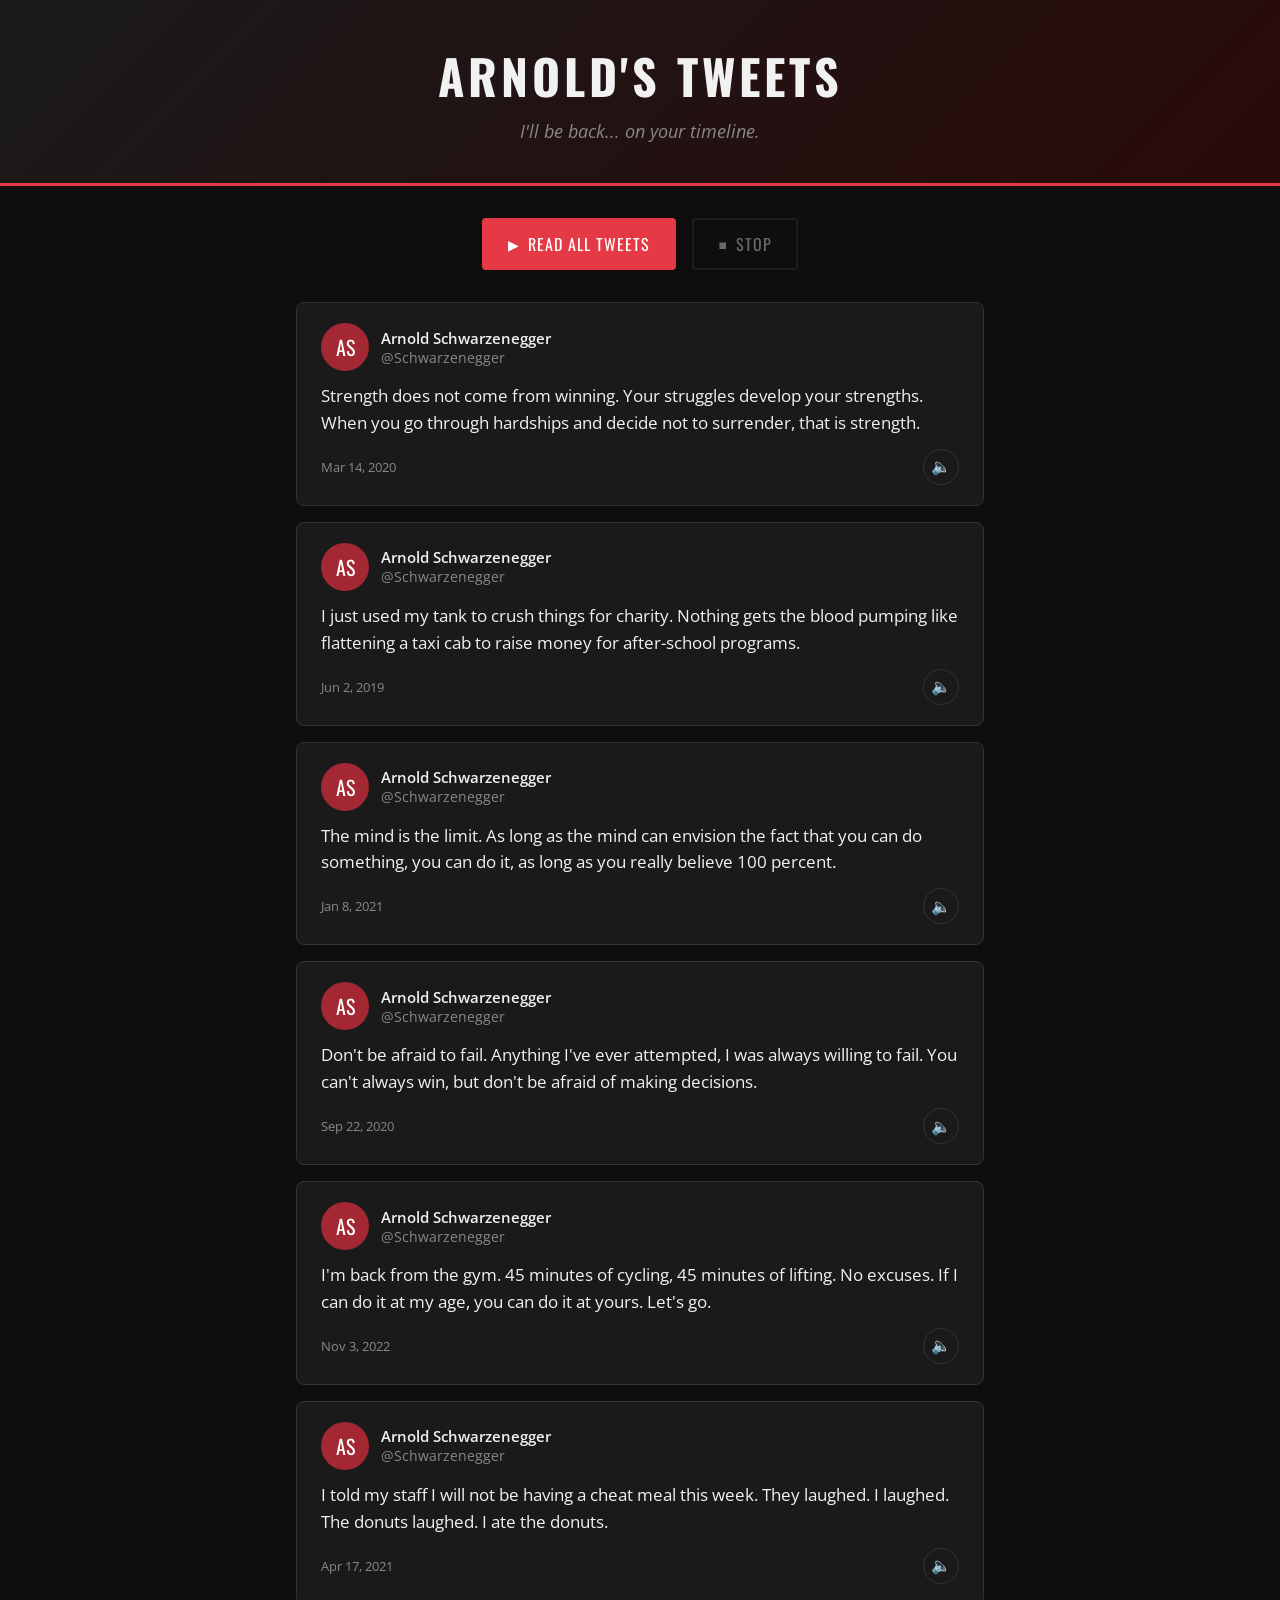
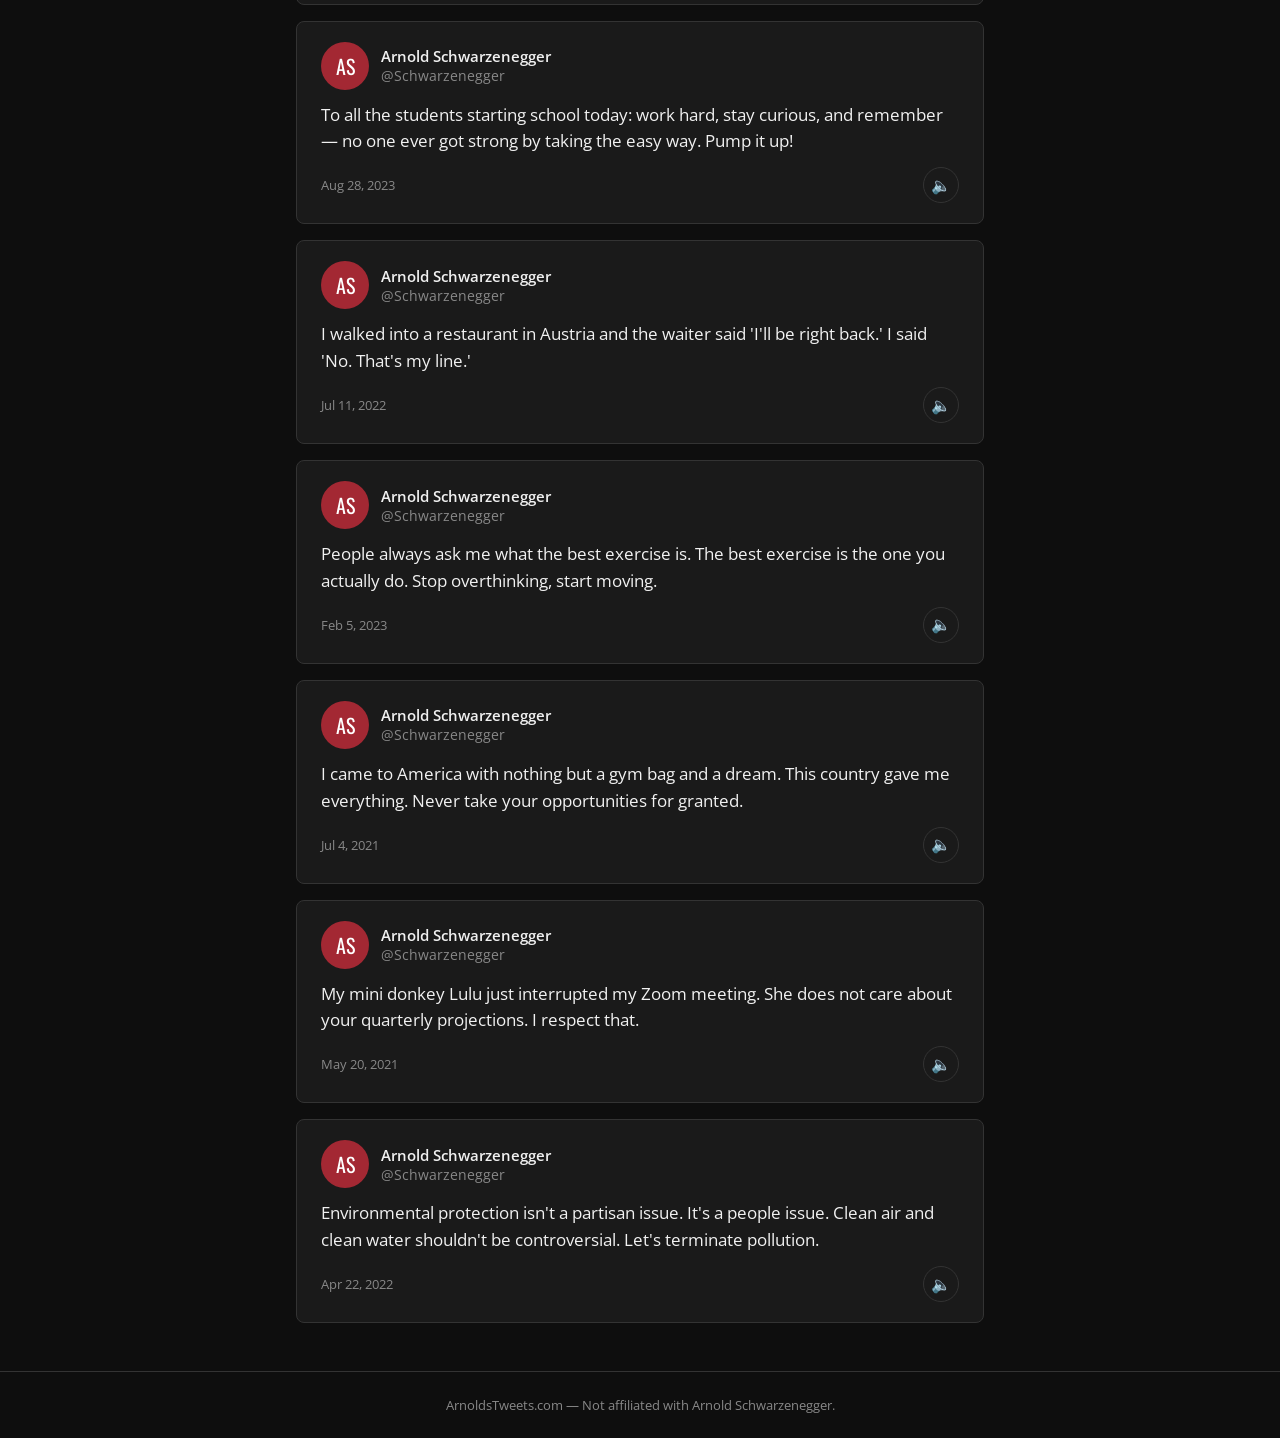
==== index.html @ cbc96fb2 "Add Arnold's Tweets website Static site that displays Arnold Schwarzenegger tweets and reads them al" ====
<!DOCTYPE html>
<html lang="en">
<head>
    <meta charset="UTF-8">
    <meta name="viewport" content="width=device-width, initial-scale=1.0">
    <title>Arnold's Tweets</title>
    <link rel="stylesheet" href="styles.css">
    <link rel="preconnect" href="https://fonts.googleapis.com">
    <link rel="preconnect" href="https://fonts.gstatic.com" crossorigin>
    <link href="https://fonts.googleapis.com/css2?family=Oswald:wght@400;700&family=Open+Sans:wght@400;600&display=swap" rel="stylesheet">
</head>
<body>
    <header>
        <div class="header-content">
            <h1>Arnold's Tweets</h1>
            <p class="tagline">I'll be back... on your timeline.</p>
        </div>
    </header>

    <main>
        <div class="controls">
            <button id="read-all-btn" class="btn btn-primary">
                <span class="btn-icon">&#9654;</span> Read All Tweets
            </button>
            <button id="stop-btn" class="btn btn-secondary" disabled>
                <span class="btn-icon">&#9632;</span> Stop
            </button>
        </div>

        <div id="tweets-container"></div>
    </main>

    <footer>
        <p>ArnoldsTweets.com &mdash; Not affiliated with Arnold Schwarzenegger.</p>
    </footer>

    <script src="app.js"></script>
</body>
</html>
---- styles.css ----
*,
*::before,
*::after {
    margin: 0;
    padding: 0;
    box-sizing: border-box;
}

:root {
    --color-bg: #0e0e0e;
    --color-surface: #1a1a1a;
    --color-surface-hover: #252525;
    --color-accent: #e63946;
    --color-accent-dim: #a32833;
    --color-text: #f1f1f1;
    --color-text-muted: #888;
    --color-border: #333;
    --font-heading: 'Oswald', sans-serif;
    --font-body: 'Open Sans', sans-serif;
}

html {
    scroll-behavior: smooth;
}

body {
    font-family: var(--font-body);
    background-color: var(--color-bg);
    color: var(--color-text);
    min-height: 100vh;
    display: flex;
    flex-direction: column;
}

/* Header */
header {
    background: linear-gradient(135deg, #1a1a1a 0%, #2a0a0a 100%);
    border-bottom: 3px solid var(--color-accent);
    padding: 2.5rem 1rem;
    text-align: center;
}

.header-content h1 {
    font-family: var(--font-heading);
    font-size: 3rem;
    text-transform: uppercase;
    letter-spacing: 4px;
    color: var(--color-text);
}

.tagline {
    font-size: 1.1rem;
    color: var(--color-text-muted);
    margin-top: 0.5rem;
    font-style: italic;
}

/* Main content */
main {
    flex: 1;
    max-width: 720px;
    width: 100%;
    margin: 0 auto;
    padding: 2rem 1rem;
}

/* Controls */
.controls {
    display: flex;
    gap: 1rem;
    justify-content: center;
    margin-bottom: 2rem;
}

.btn {
    font-family: var(--font-heading);
    font-size: 1rem;
    text-transform: uppercase;
    letter-spacing: 1px;
    padding: 0.75rem 1.5rem;
    border: 2px solid transparent;
    border-radius: 4px;
    cursor: pointer;
    transition: all 0.2s ease;
    display: inline-flex;
    align-items: center;
    gap: 0.5rem;
}

.btn:disabled {
    opacity: 0.4;
    cursor: not-allowed;
}

.btn-primary {
    background: var(--color-accent);
    color: #fff;
    border-color: var(--color-accent);
}

.btn-primary:hover:not(:disabled) {
    background: var(--color-accent-dim);
}

.btn-secondary {
    background: transparent;
    color: var(--color-text);
    border-color: var(--color-border);
}

.btn-secondary:hover:not(:disabled) {
    border-color: var(--color-text-muted);
}

.btn-icon {
    font-size: 0.85rem;
}

/* Tweet cards */
.tweet-card {
    background: var(--color-surface);
    border: 1px solid var(--color-border);
    border-radius: 8px;
    padding: 1.25rem 1.5rem;
    margin-bottom: 1rem;
    transition: border-color 0.2s ease, box-shadow 0.2s ease;
    position: relative;
}

.tweet-card:hover {
    border-color: var(--color-accent-dim);
}

.tweet-card.speaking {
    border-color: var(--color-accent);
    box-shadow: 0 0 16px rgba(230, 57, 70, 0.25);
}

.tweet-header {
    display: flex;
    align-items: center;
    gap: 0.75rem;
    margin-bottom: 0.75rem;
}

.tweet-avatar {
    width: 48px;
    height: 48px;
    border-radius: 50%;
    background: var(--color-accent-dim);
    display: flex;
    align-items: center;
    justify-content: center;
    font-family: var(--font-heading);
    font-size: 1.25rem;
    color: #fff;
    flex-shrink: 0;
}

.tweet-author {
    display: flex;
    flex-direction: column;
}

.tweet-name {
    font-weight: 600;
    font-size: 0.95rem;
}

.tweet-handle {
    color: var(--color-text-muted);
    font-size: 0.85rem;
}

.tweet-text {
    font-size: 1.05rem;
    line-height: 1.6;
    margin-bottom: 0.75rem;
}

.tweet-footer {
    display: flex;
    justify-content: space-between;
    align-items: center;
}

.tweet-date {
    color: var(--color-text-muted);
    font-size: 0.8rem;
}

.tweet-speak-btn {
    background: none;
    border: 1px solid var(--color-border);
    color: var(--color-text-muted);
    border-radius: 50%;
    width: 36px;
    height: 36px;
    display: flex;
    align-items: center;
    justify-content: center;
    cursor: pointer;
    transition: all 0.2s ease;
    font-size: 1rem;
}

.tweet-speak-btn:hover {
    border-color: var(--color-accent);
    color: var(--color-accent);
}

.tweet-speak-btn.active {
    background: var(--color-accent);
    border-color: var(--color-accent);
    color: #fff;
}

/* Footer */
footer {
    text-align: center;
    padding: 1.5rem 1rem;
    color: var(--color-text-muted);
    font-size: 0.8rem;
    border-top: 1px solid var(--color-border);
}

/* Responsive */
@media (max-width: 600px) {
    .header-content h1 {
        font-size: 2rem;
        letter-spacing: 2px;
    }

    .tagline {
        font-size: 0.95rem;
    }

    main {
        padding: 1.25rem 0.75rem;
    }

    .tweet-card {
        padding: 1rem;
    }

    .controls {
        flex-direction: column;
        align-items: stretch;
    }

    .btn {
        justify-content: center;
    }
}
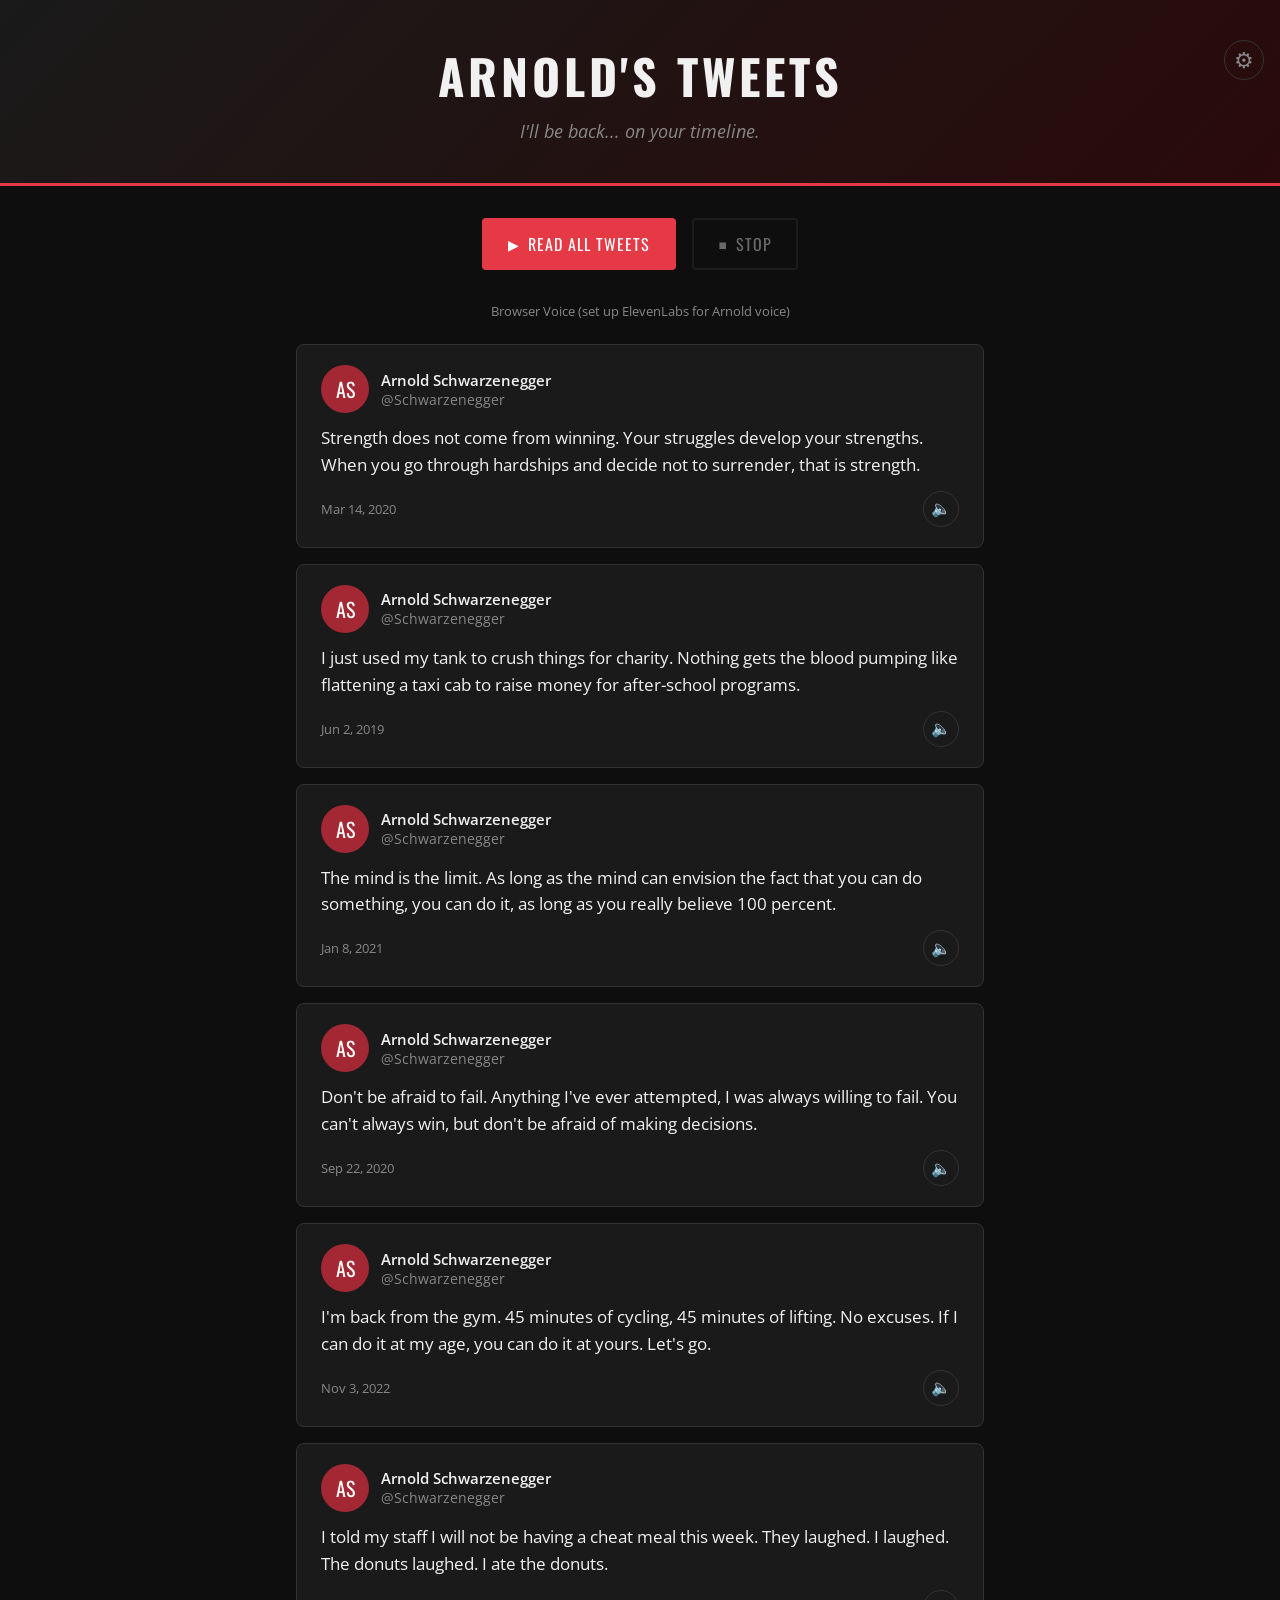
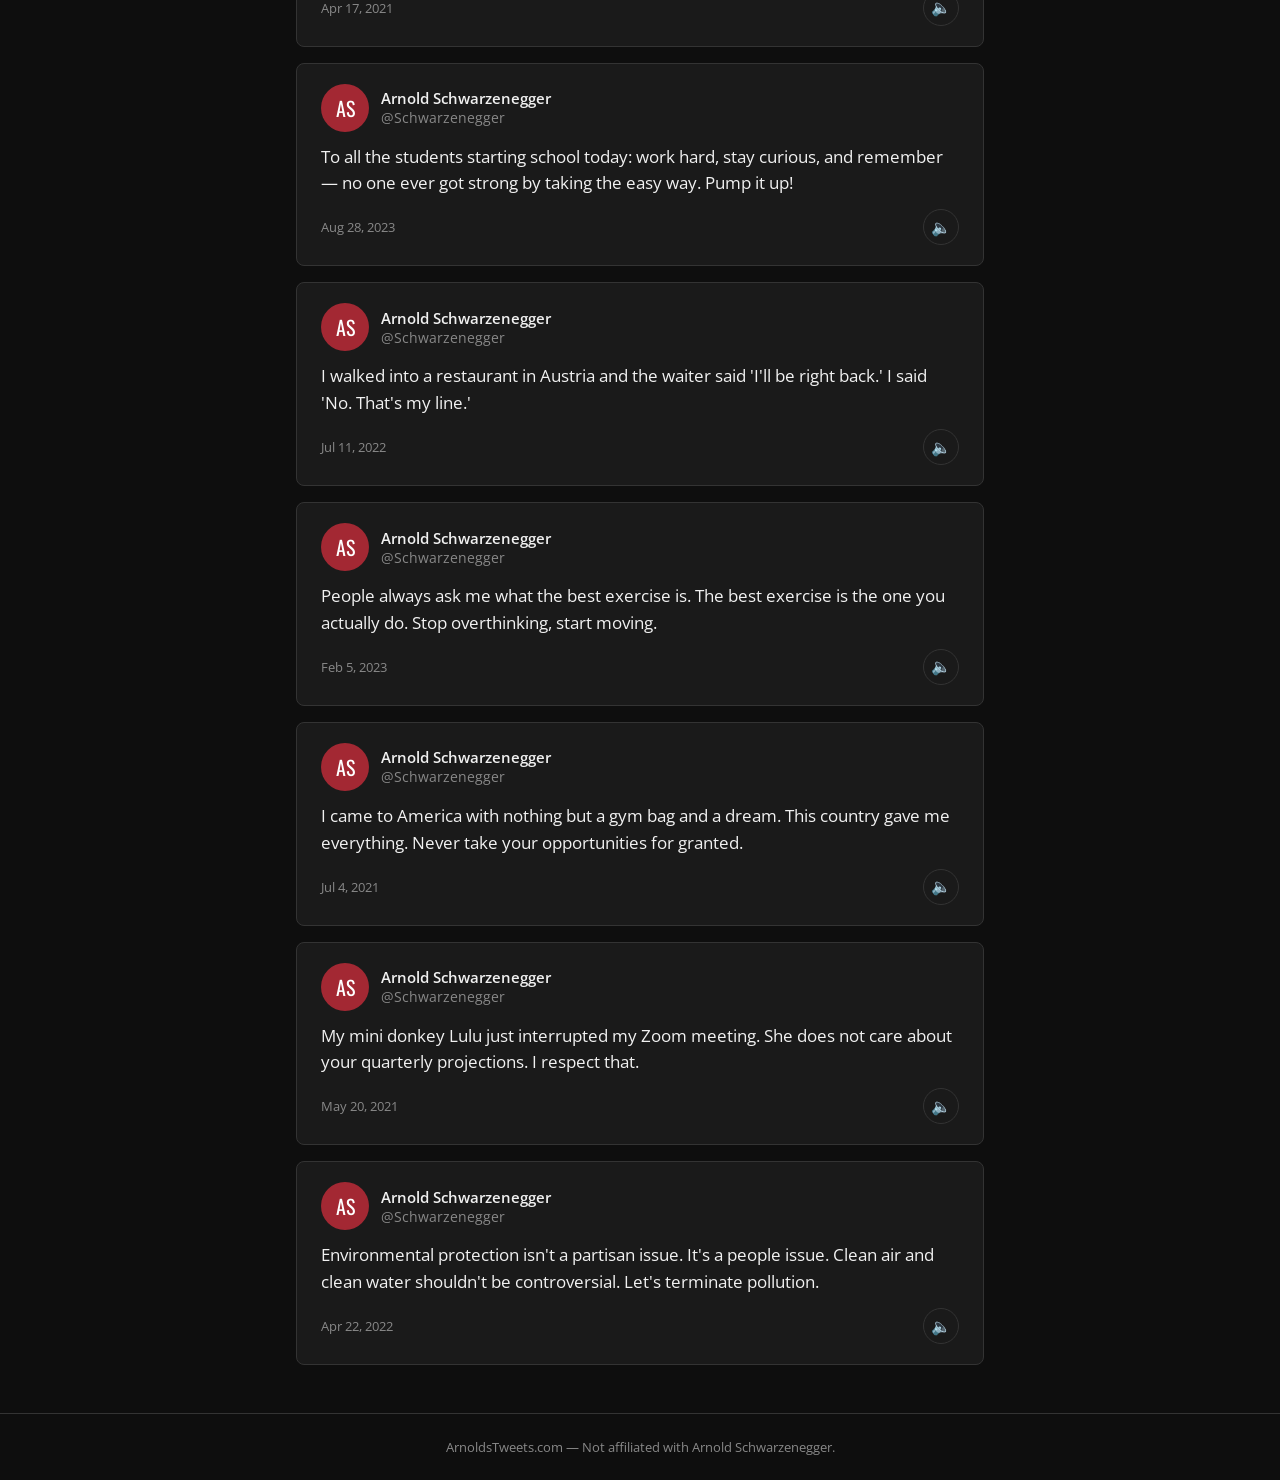
==== commit 4144250b: "Add ElevenLabs AI voice for realistic Arnold-like speech - Integrate ElevenLabs TTS API with deep ma" ====
--- a/index.html
+++ b/index.html
@@ -14,6 +14,7 @@
         <div class="header-content">
             <h1>Arnold's Tweets</h1>
             <p class="tagline">I'll be back... on your timeline.</p>
+            <button id="settings-btn" class="settings-btn" title="Voice Settings">&#9881;</button>
         </div>
     </header>
 
@@ -27,8 +28,32 @@
             </button>
         </div>
 
+        <div id="voice-status" class="voice-status"></div>
+
         <div id="tweets-container"></div>
     </main>
+
+    <!-- Settings Modal -->
+    <div id="settings-modal" class="modal-backdrop">
+        <div class="modal">
+            <h2>Voice Settings</h2>
+            <p class="modal-description">
+                To get a realistic deep male voice (close to Arnold), you need a free
+                <strong>ElevenLabs</strong> API key.
+            </p>
+            <ol class="setup-steps">
+                <li>Go to <a href="https://elevenlabs.io" target="_blank" rel="noopener">elevenlabs.io</a> and sign up (free)</li>
+                <li>Click your profile icon &rarr; <strong>Profile + API key</strong></li>
+                <li>Copy your API key and paste it below</li>
+            </ol>
+            <label for="api-key-input" class="input-label">API Key</label>
+            <input type="password" id="api-key-input" class="api-key-input" placeholder="Paste your ElevenLabs API key here">
+            <div class="modal-actions">
+                <button id="settings-close" class="btn btn-secondary">Cancel</button>
+                <button id="settings-save" class="btn btn-primary">Save</button>
+            </div>
+        </div>
+    </div>
 
     <footer>
         <p>ArnoldsTweets.com &mdash; Not affiliated with Arnold Schwarzenegger.</p>
--- a/styles.css
+++ b/styles.css
@@ -215,6 +215,135 @@
     color: #fff;
 }
 
+/* Settings button */
+.header-content {
+    position: relative;
+}
+
+.settings-btn {
+    position: absolute;
+    top: 0;
+    right: 0;
+    background: none;
+    border: 1px solid var(--color-border);
+    color: var(--color-text-muted);
+    font-size: 1.4rem;
+    width: 40px;
+    height: 40px;
+    border-radius: 50%;
+    cursor: pointer;
+    transition: all 0.2s ease;
+    display: flex;
+    align-items: center;
+    justify-content: center;
+}
+
+.settings-btn:hover {
+    border-color: var(--color-accent);
+    color: var(--color-accent);
+}
+
+/* Voice status indicator */
+.voice-status {
+    text-align: center;
+    font-size: 0.8rem;
+    color: var(--color-text-muted);
+    margin-bottom: 1.5rem;
+}
+
+.voice-status.active {
+    color: #4caf50;
+}
+
+/* Settings Modal */
+.modal-backdrop {
+    display: none;
+    position: fixed;
+    inset: 0;
+    background: rgba(0, 0, 0, 0.7);
+    z-index: 1000;
+    align-items: center;
+    justify-content: center;
+    padding: 1rem;
+}
+
+.modal-backdrop.open {
+    display: flex;
+}
+
+.modal {
+    background: var(--color-surface);
+    border: 1px solid var(--color-border);
+    border-radius: 12px;
+    padding: 2rem;
+    max-width: 480px;
+    width: 100%;
+}
+
+.modal h2 {
+    font-family: var(--font-heading);
+    font-size: 1.5rem;
+    text-transform: uppercase;
+    letter-spacing: 2px;
+    margin-bottom: 1rem;
+}
+
+.modal-description {
+    color: var(--color-text-muted);
+    font-size: 0.9rem;
+    line-height: 1.5;
+    margin-bottom: 1rem;
+}
+
+.setup-steps {
+    color: var(--color-text);
+    font-size: 0.9rem;
+    line-height: 1.8;
+    margin-bottom: 1.25rem;
+    padding-left: 1.25rem;
+}
+
+.setup-steps a {
+    color: var(--color-accent);
+    text-decoration: none;
+}
+
+.setup-steps a:hover {
+    text-decoration: underline;
+}
+
+.input-label {
+    display: block;
+    font-size: 0.8rem;
+    color: var(--color-text-muted);
+    text-transform: uppercase;
+    letter-spacing: 1px;
+    margin-bottom: 0.5rem;
+}
+
+.api-key-input {
+    width: 100%;
+    padding: 0.75rem 1rem;
+    background: var(--color-bg);
+    border: 1px solid var(--color-border);
+    border-radius: 6px;
+    color: var(--color-text);
+    font-family: var(--font-body);
+    font-size: 0.95rem;
+    margin-bottom: 1.5rem;
+}
+
+.api-key-input:focus {
+    outline: none;
+    border-color: var(--color-accent);
+}
+
+.modal-actions {
+    display: flex;
+    gap: 0.75rem;
+    justify-content: flex-end;
+}
+
 /* Footer */
 footer {
     text-align: center;
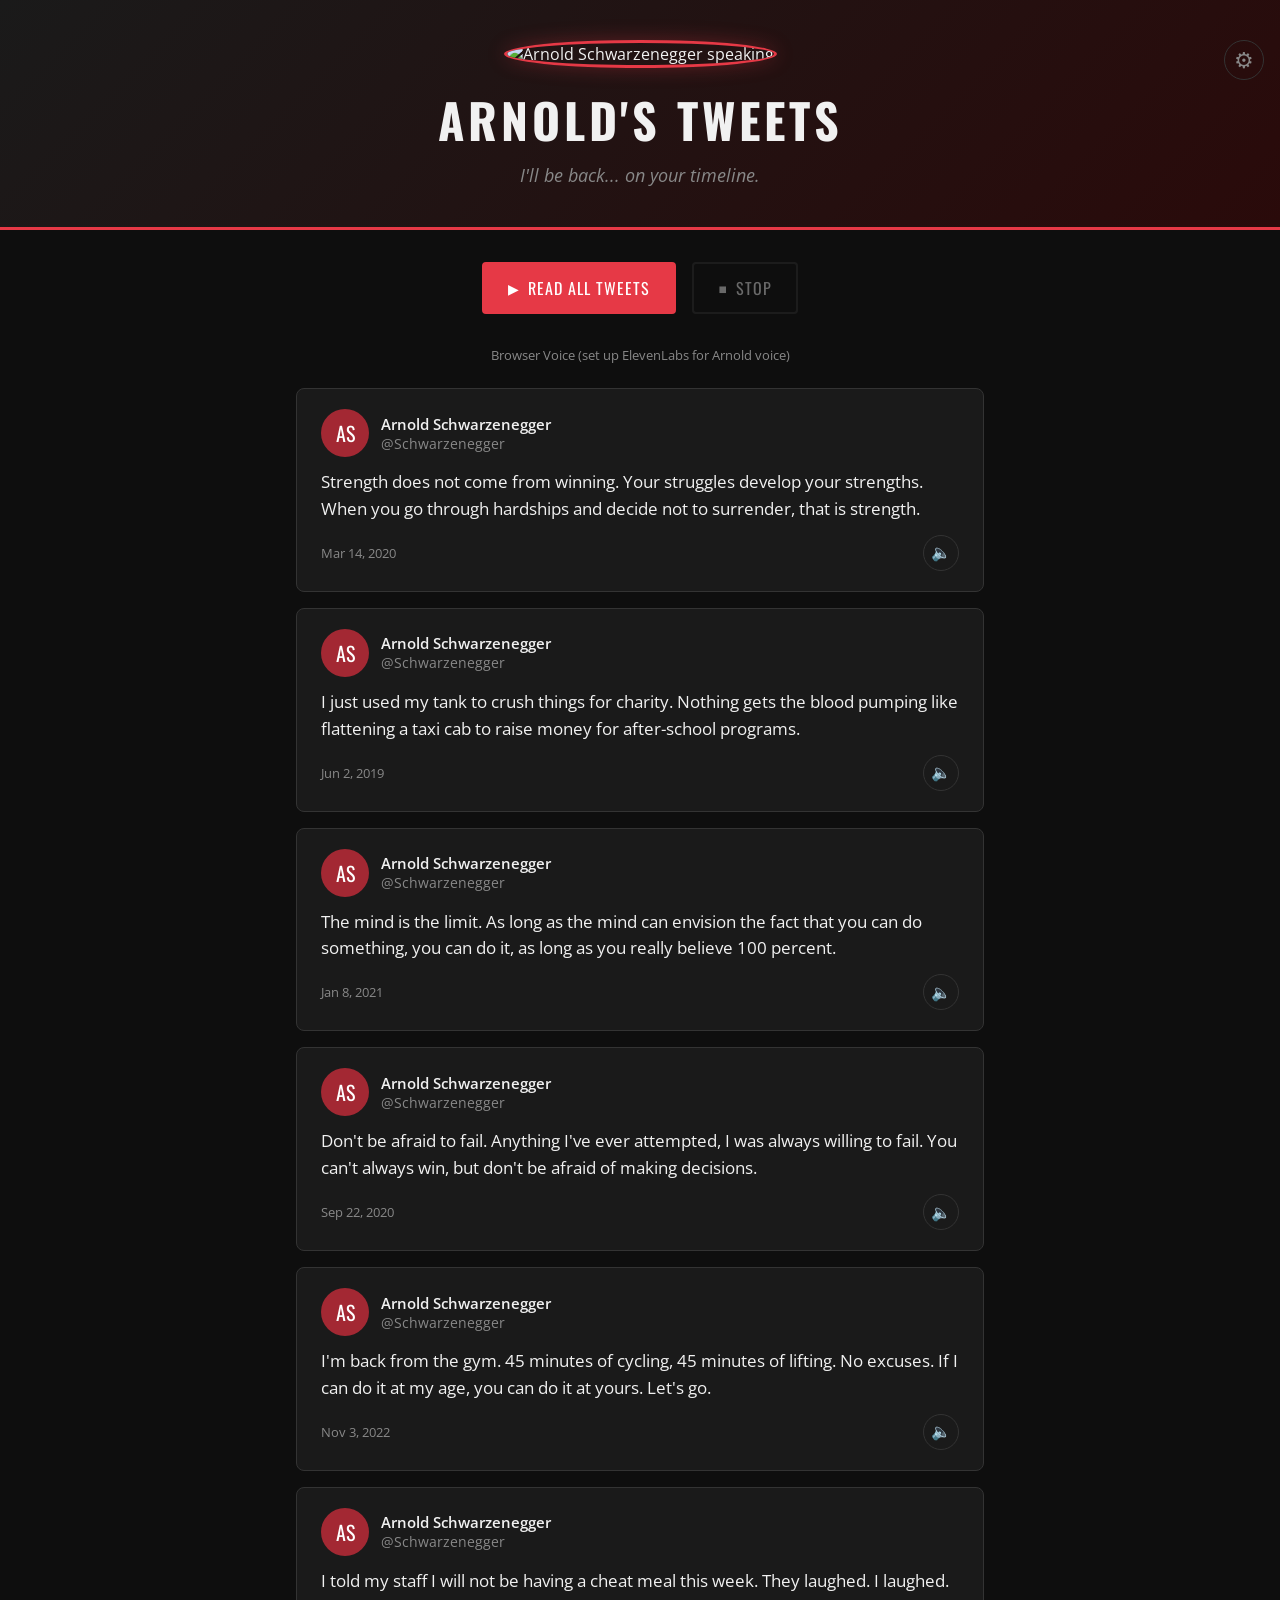
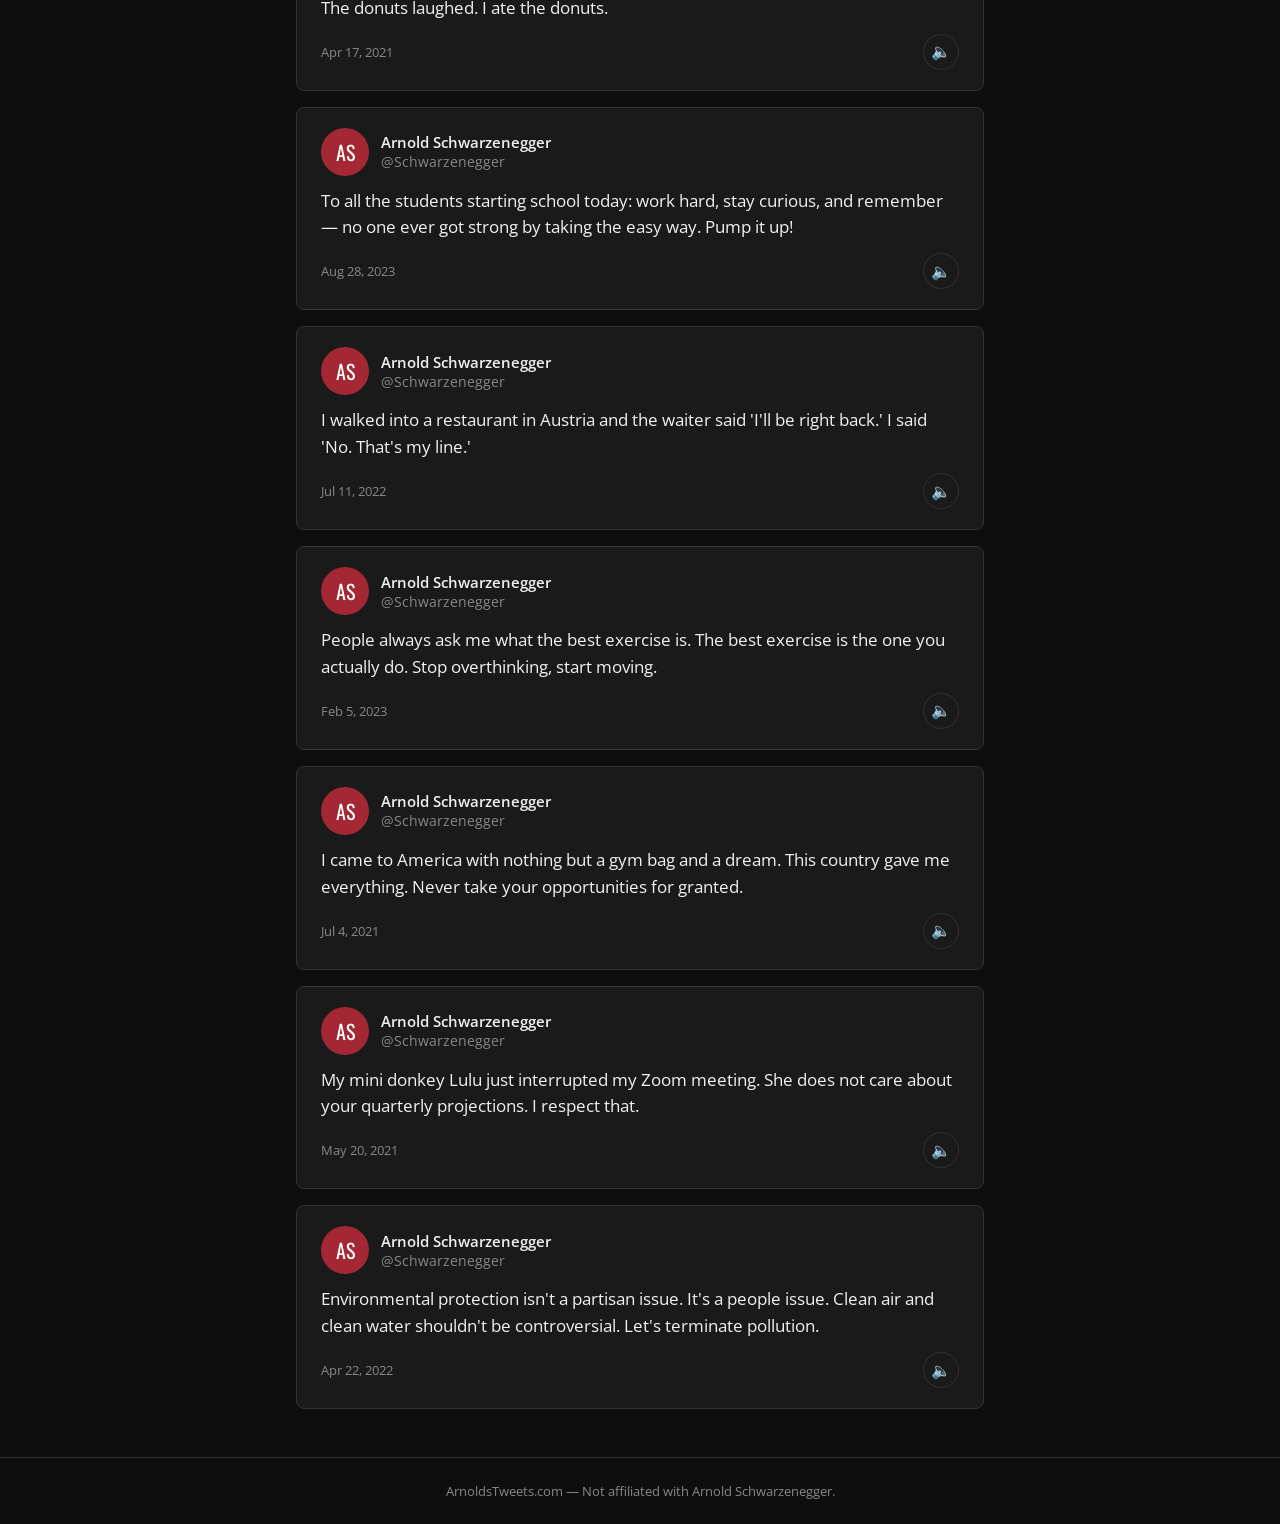
==== commit 89cd009e: "Add Arnold header image and floating stop button - Add circular Arnold image at top of header - Add " ====
--- a/index.html
+++ b/index.html
@@ -12,11 +12,17 @@
 <body>
     <header>
         <div class="header-content">
+            <img src="arnold.jpg" alt="Arnold Schwarzenegger speaking" class="header-arnold-img">
             <h1>Arnold's Tweets</h1>
             <p class="tagline">I'll be back... on your timeline.</p>
             <button id="settings-btn" class="settings-btn" title="Voice Settings">&#9881;</button>
         </div>
     </header>
+
+    <!-- Floating stop button — always visible on the side -->
+    <button id="floating-stop-btn" class="floating-stop-btn" title="Stop reading" disabled>
+        &#9632; Stop
+    </button>
 
     <main>
         <div class="controls">
--- a/styles.css
+++ b/styles.css
@@ -40,6 +40,16 @@
     text-align: center;
 }
 
+.header-arnold-img {
+    width: 180px;
+    height: 180px;
+    object-fit: cover;
+    border-radius: 50%;
+    border: 3px solid var(--color-accent);
+    margin-bottom: 1rem;
+    box-shadow: 0 0 20px rgba(230, 57, 70, 0.3);
+}
+
 .header-content h1 {
     font-family: var(--font-heading);
     font-size: 3rem;
@@ -344,6 +354,51 @@
     justify-content: flex-end;
 }
 
+/* Floating stop button */
+.floating-stop-btn {
+    position: fixed;
+    bottom: 2rem;
+    right: 2rem;
+    z-index: 900;
+    font-family: var(--font-heading);
+    font-size: 1rem;
+    text-transform: uppercase;
+    letter-spacing: 1px;
+    padding: 0.75rem 1.25rem;
+    background: var(--color-accent);
+    color: #fff;
+    border: 2px solid var(--color-accent);
+    border-radius: 50px;
+    cursor: pointer;
+    box-shadow: 0 4px 16px rgba(230, 57, 70, 0.4);
+    transition: all 0.2s ease;
+    display: inline-flex;
+    align-items: center;
+    gap: 0.4rem;
+}
+
+.floating-stop-btn:disabled {
+    opacity: 0;
+    pointer-events: none;
+    transform: scale(0.8);
+}
+
+.floating-stop-btn:not(:disabled) {
+    opacity: 1;
+    transform: scale(1);
+    animation: pulse-glow 2s ease-in-out infinite;
+}
+
+.floating-stop-btn:hover:not(:disabled) {
+    background: var(--color-accent-dim);
+    transform: scale(1.05);
+}
+
+@keyframes pulse-glow {
+    0%, 100% { box-shadow: 0 4px 16px rgba(230, 57, 70, 0.4); }
+    50% { box-shadow: 0 4px 24px rgba(230, 57, 70, 0.7); }
+}
+
 /* Footer */
 footer {
     text-align: center;
@@ -355,6 +410,11 @@
 
 /* Responsive */
 @media (max-width: 600px) {
+    .header-arnold-img {
+        width: 120px;
+        height: 120px;
+    }
+
     .header-content h1 {
         font-size: 2rem;
         letter-spacing: 2px;
@@ -380,4 +440,9 @@
     .btn {
         justify-content: center;
     }
-}
+
+    .floating-stop-btn {
+        bottom: 1rem;
+        right: 1rem;
+    }
+}
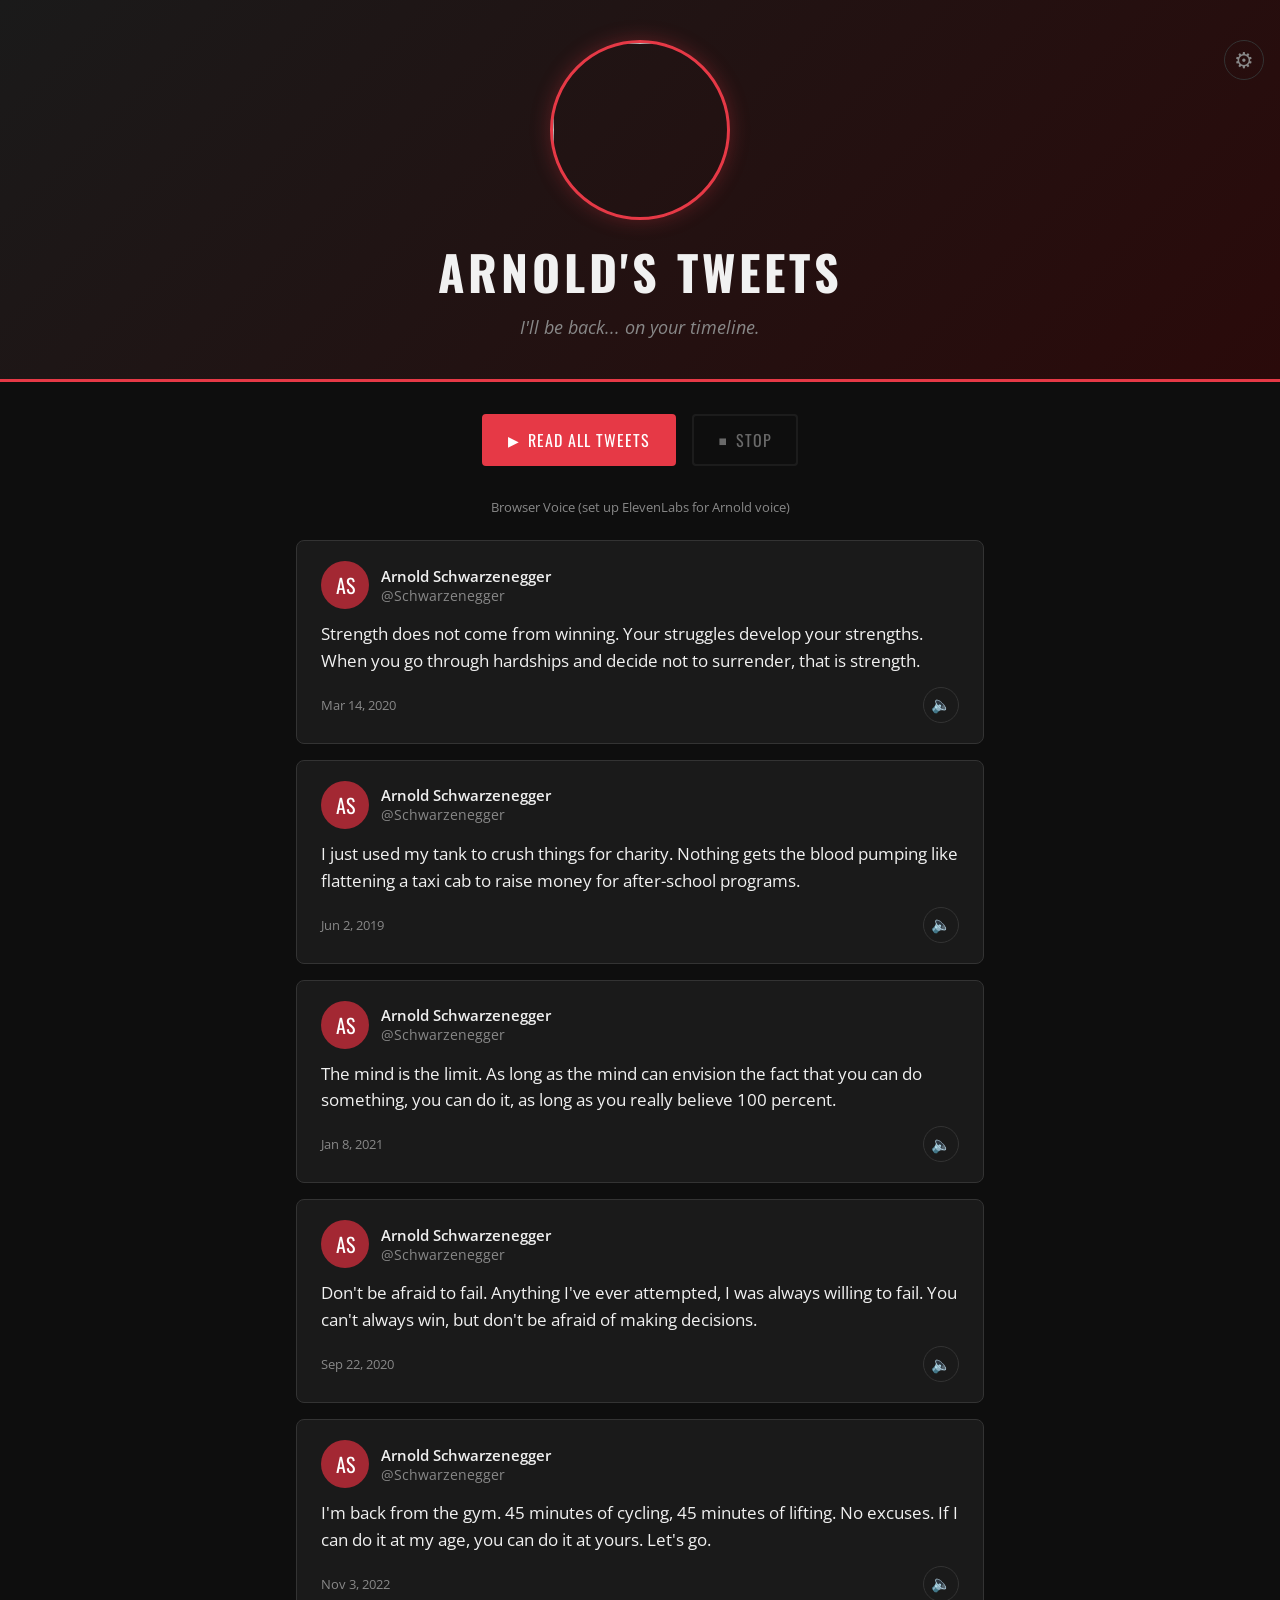
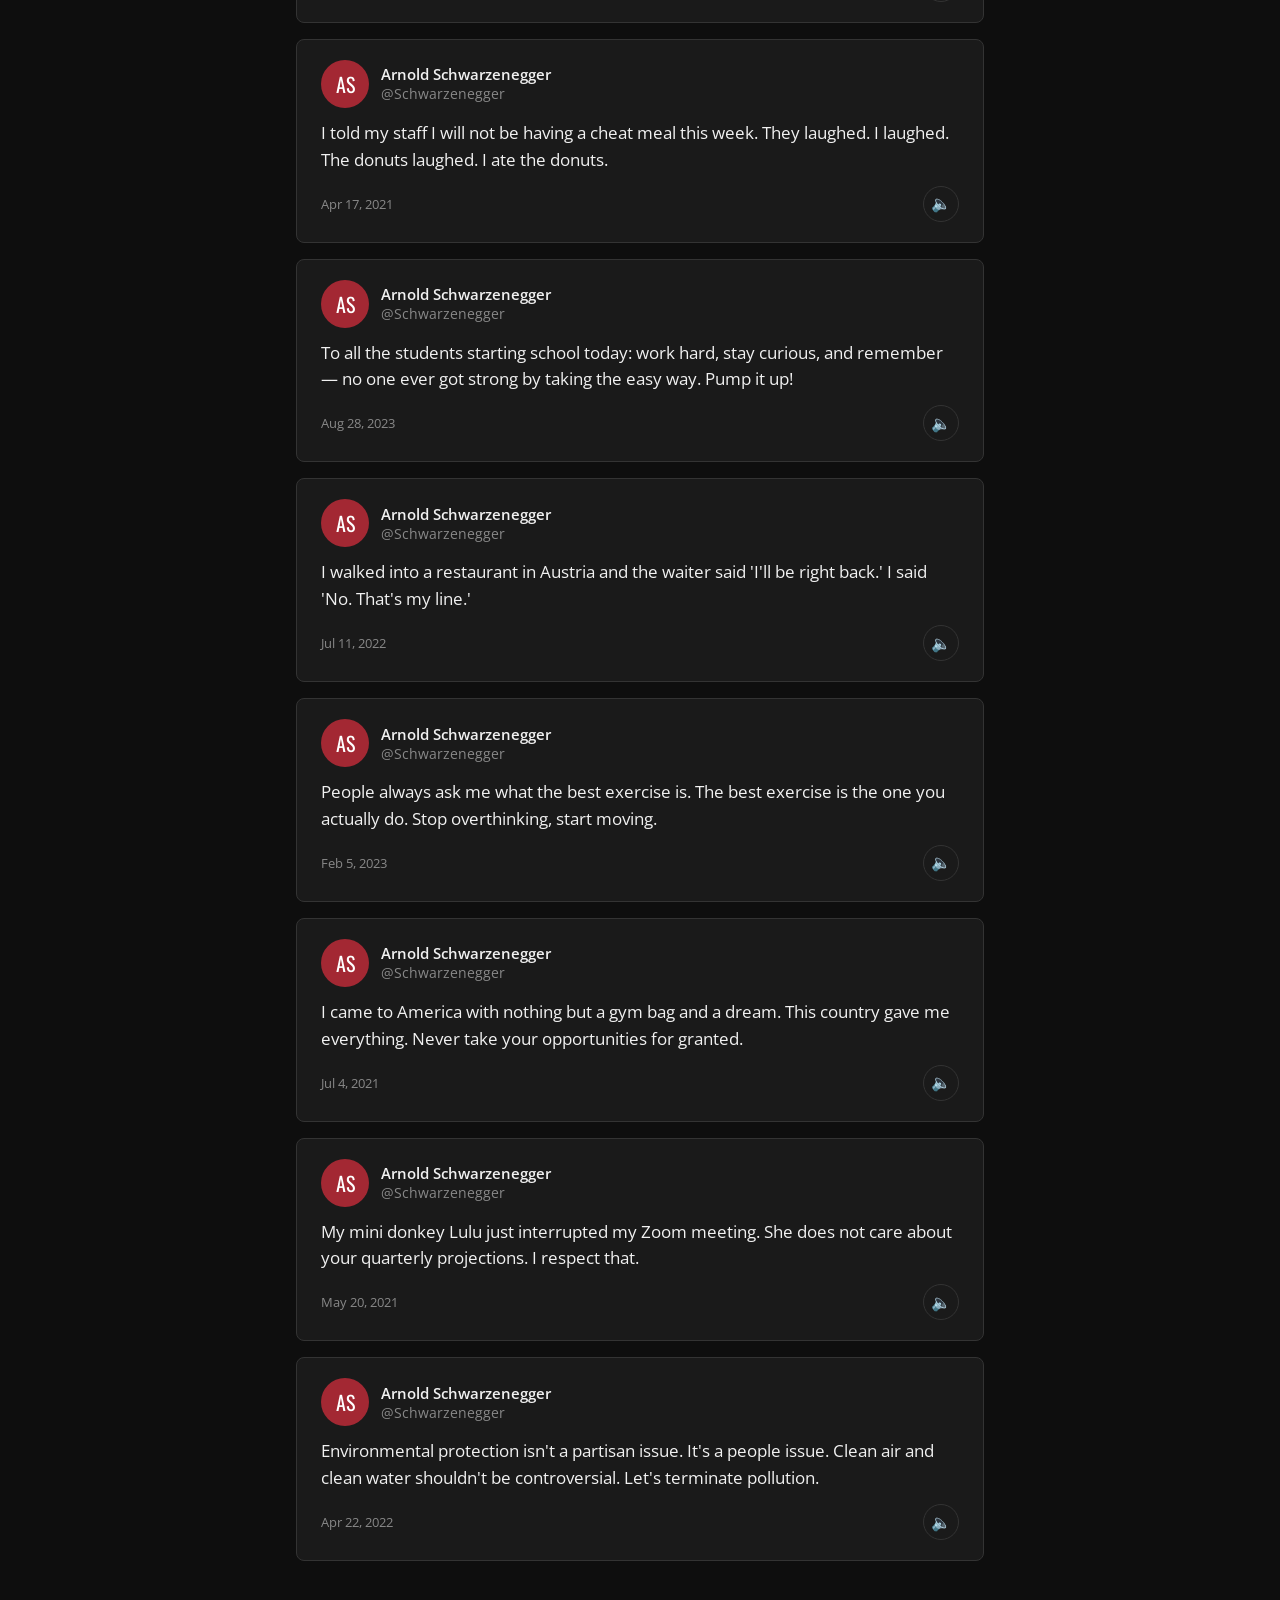
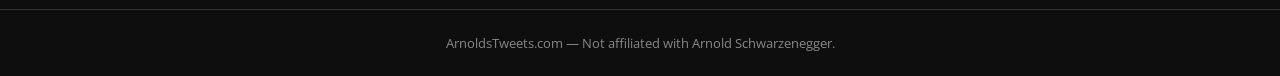
==== commit 639dd6a8: "Fix Arnold image URL and remove alt text Use correct Wikimedia Commons URL (computed from filename h" ====
--- a/index.html
+++ b/index.html
@@ -12,7 +12,7 @@
 <body>
     <header>
         <div class="header-content">
-            <img src="arnold.jpg" alt="Arnold Schwarzenegger speaking" class="header-arnold-img">
+            <img src="https://upload.wikimedia.org/wikipedia/commons/thumb/a/ad/Arnold_Schwarzenegger.JPG/300px-Arnold_Schwarzenegger.JPG" alt="" class="header-arnold-img">
             <h1>Arnold's Tweets</h1>
             <p class="tagline">I'll be back... on your timeline.</p>
             <button id="settings-btn" class="settings-btn" title="Voice Settings">&#9881;</button>
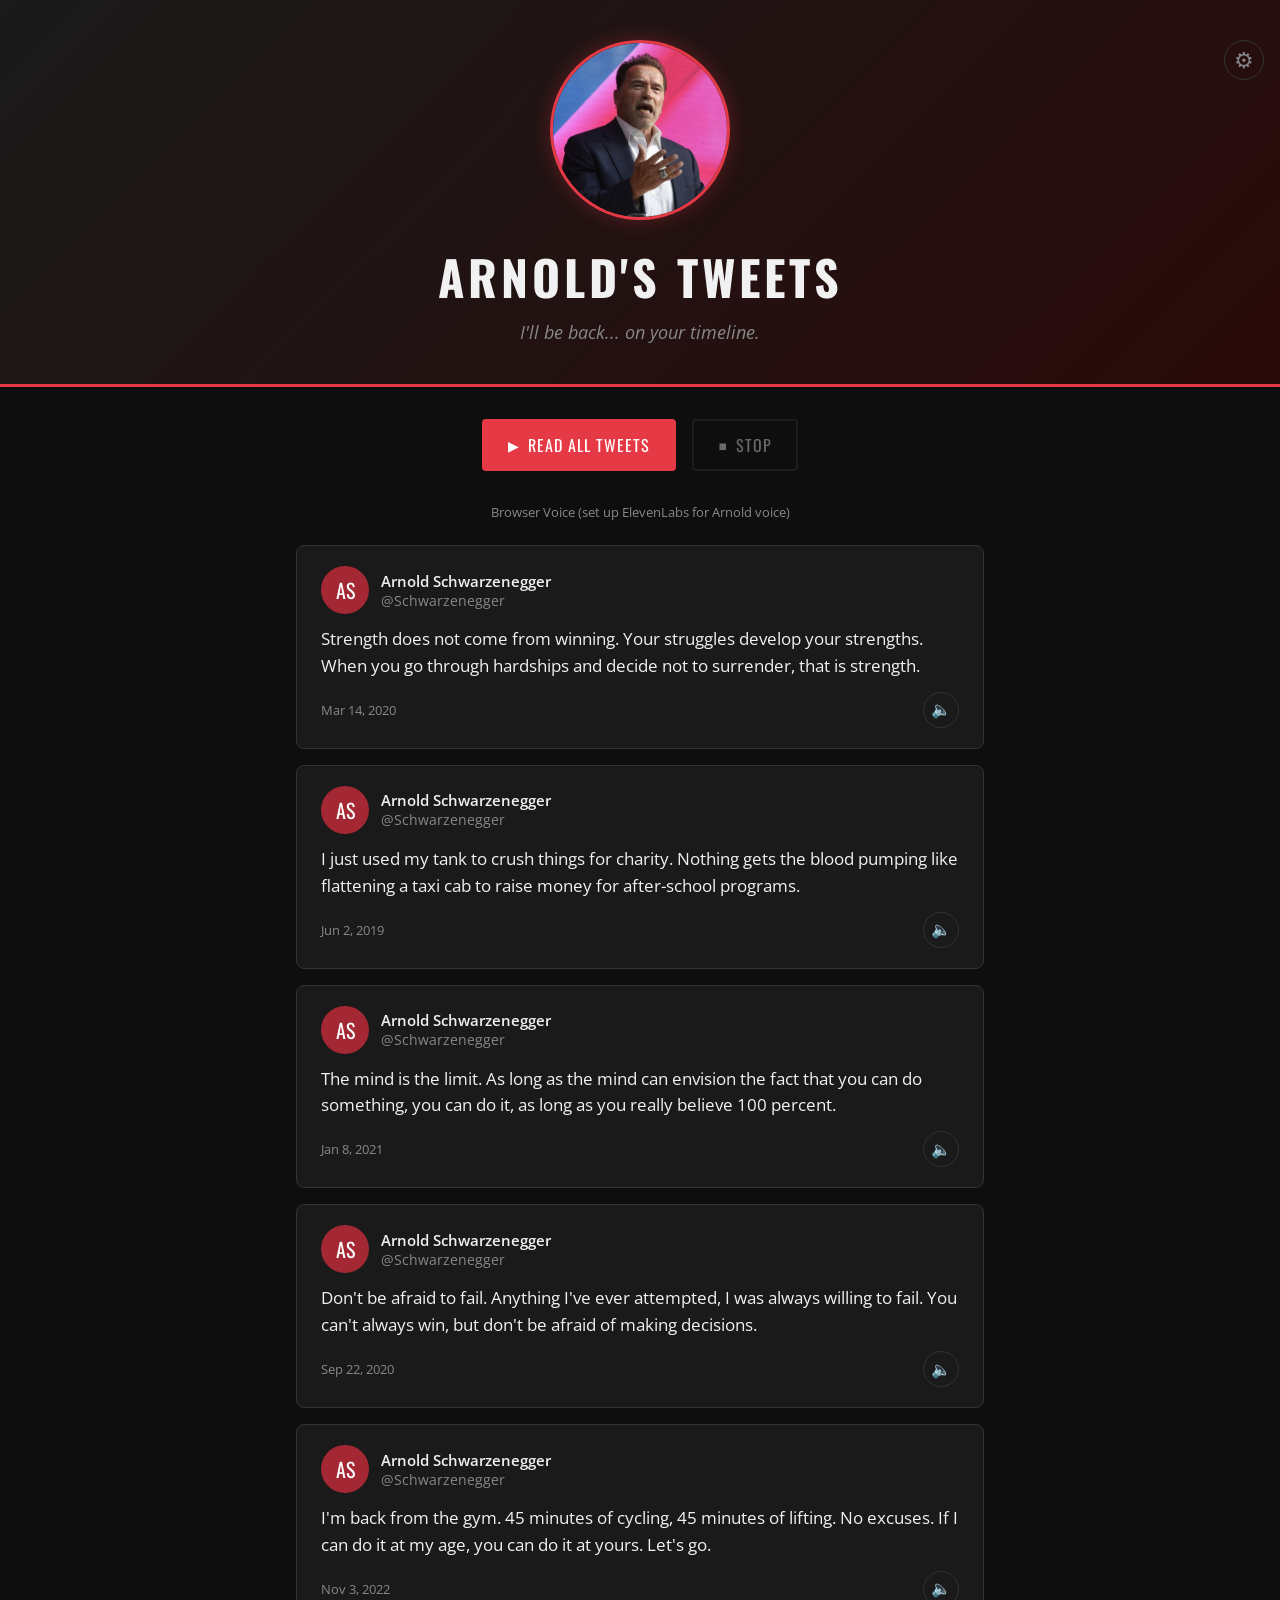
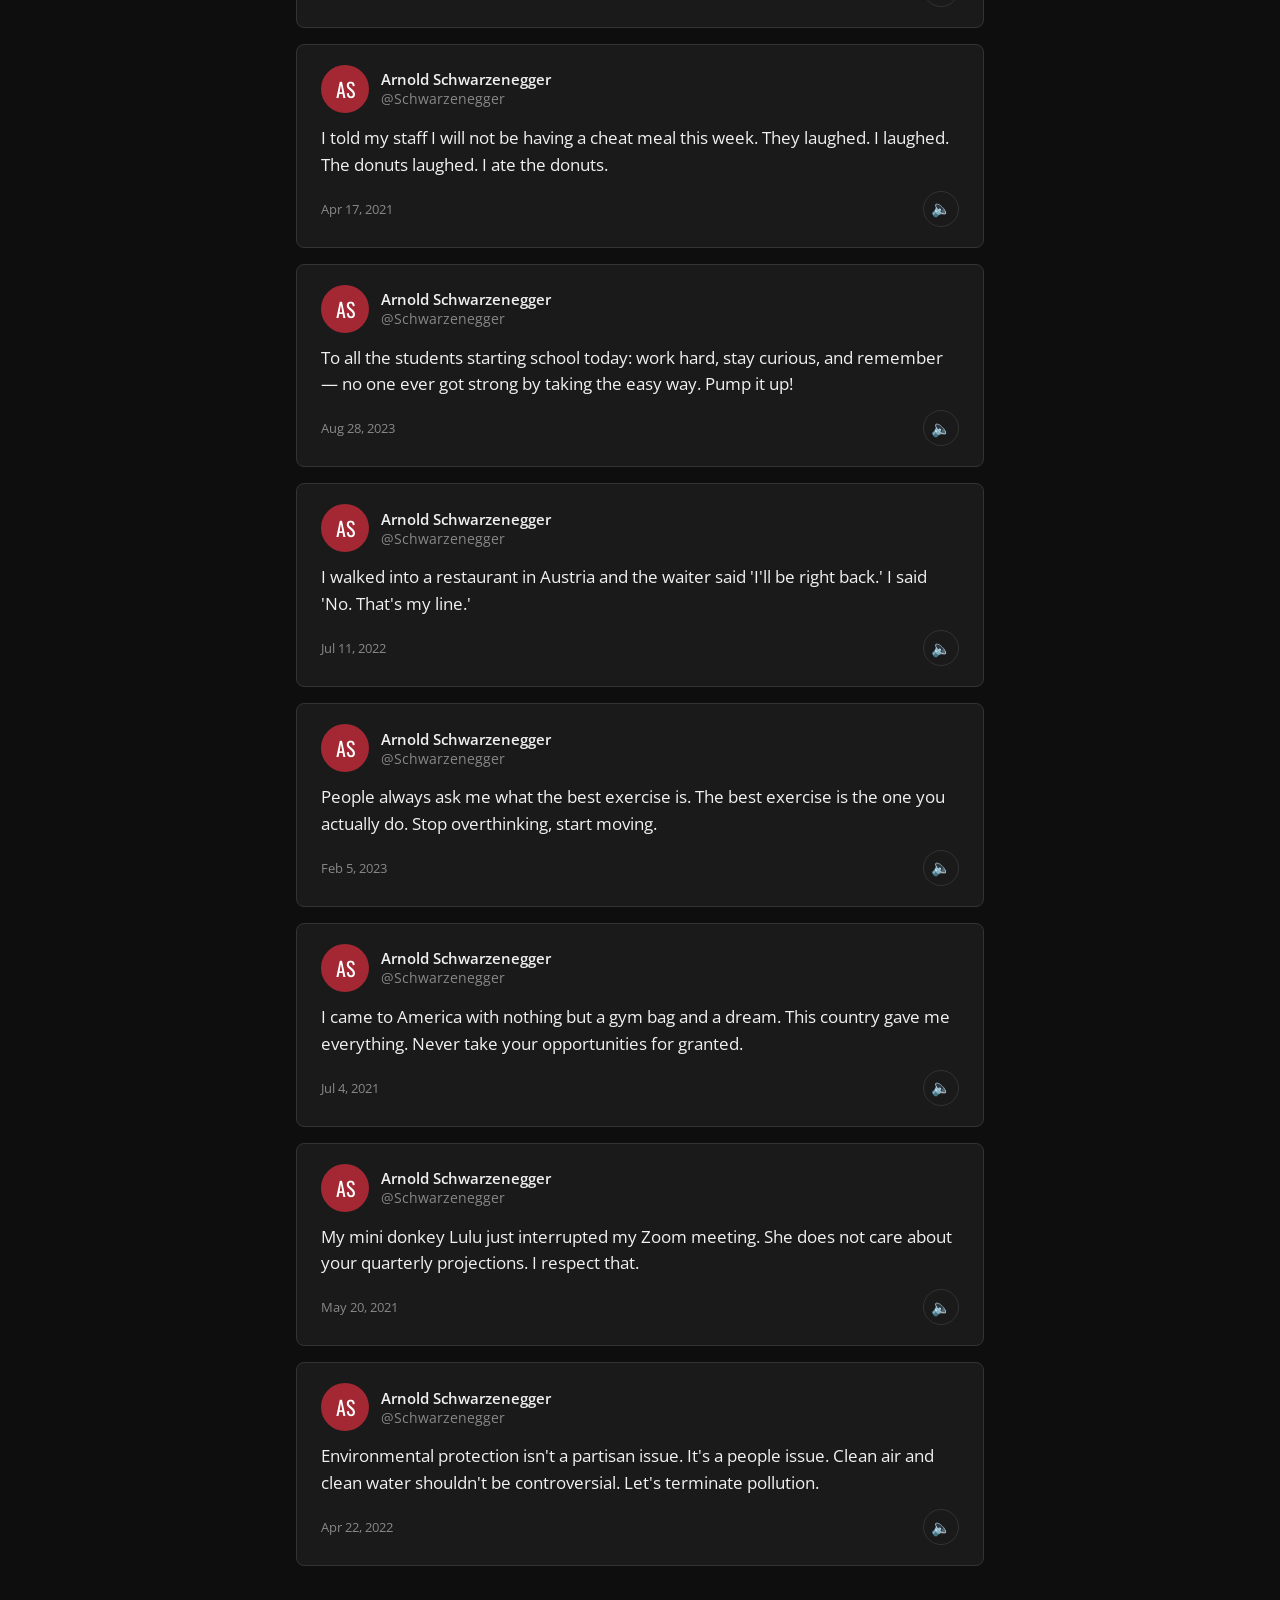
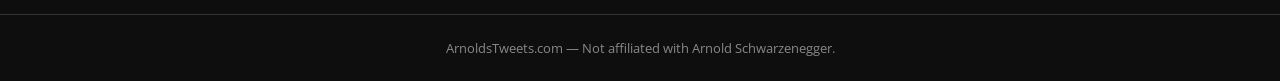
==== commit c273cbc7: "Point header image to user-uploaded Arnold photo Use the locally committed "Arnold speaking 1 .jpeg"" ====
--- a/index.html
+++ b/index.html
@@ -12,7 +12,7 @@
 <body>
     <header>
         <div class="header-content">
-            <img src="https://upload.wikimedia.org/wikipedia/commons/thumb/a/ad/Arnold_Schwarzenegger.JPG/300px-Arnold_Schwarzenegger.JPG" alt="" class="header-arnold-img">
+            <img src="Arnold speaking 1 .jpeg" alt="" class="header-arnold-img">
             <h1>Arnold's Tweets</h1>
             <p class="tagline">I'll be back... on your timeline.</p>
             <button id="settings-btn" class="settings-btn" title="Voice Settings">&#9881;</button>
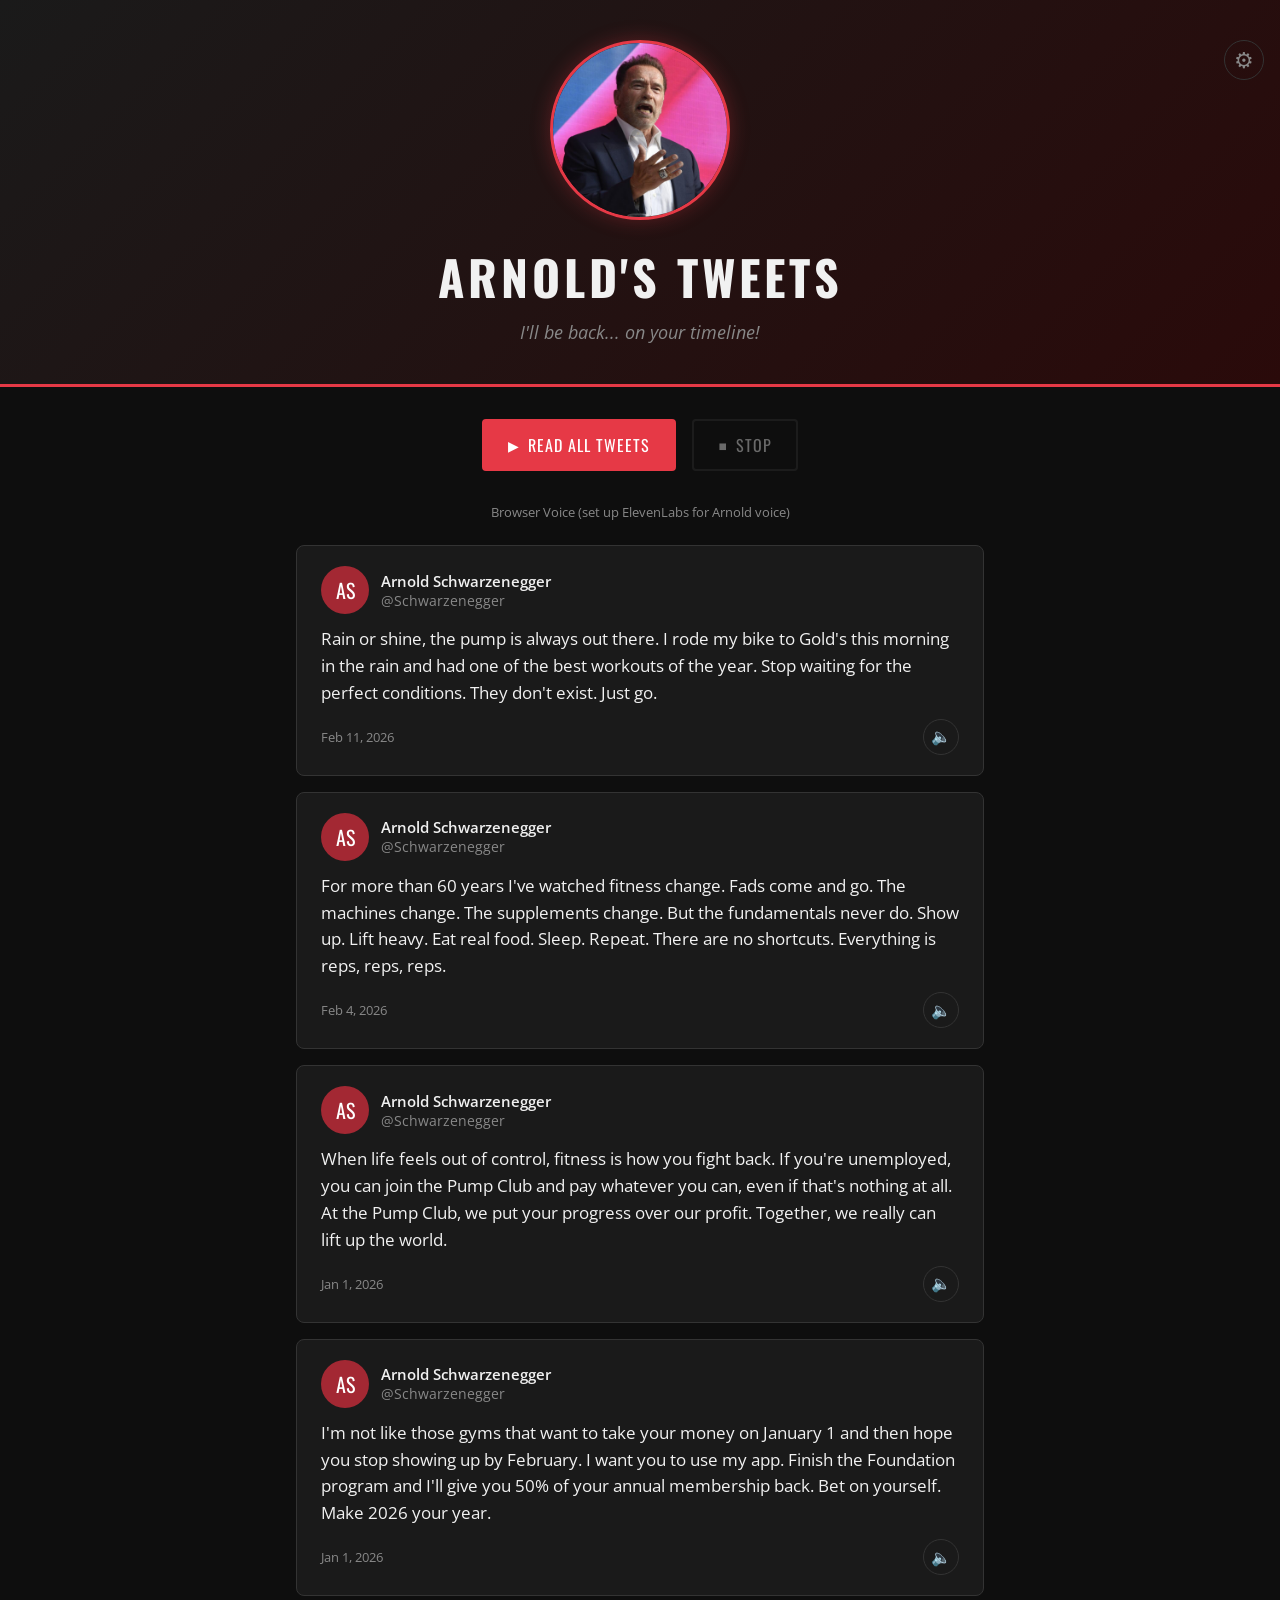
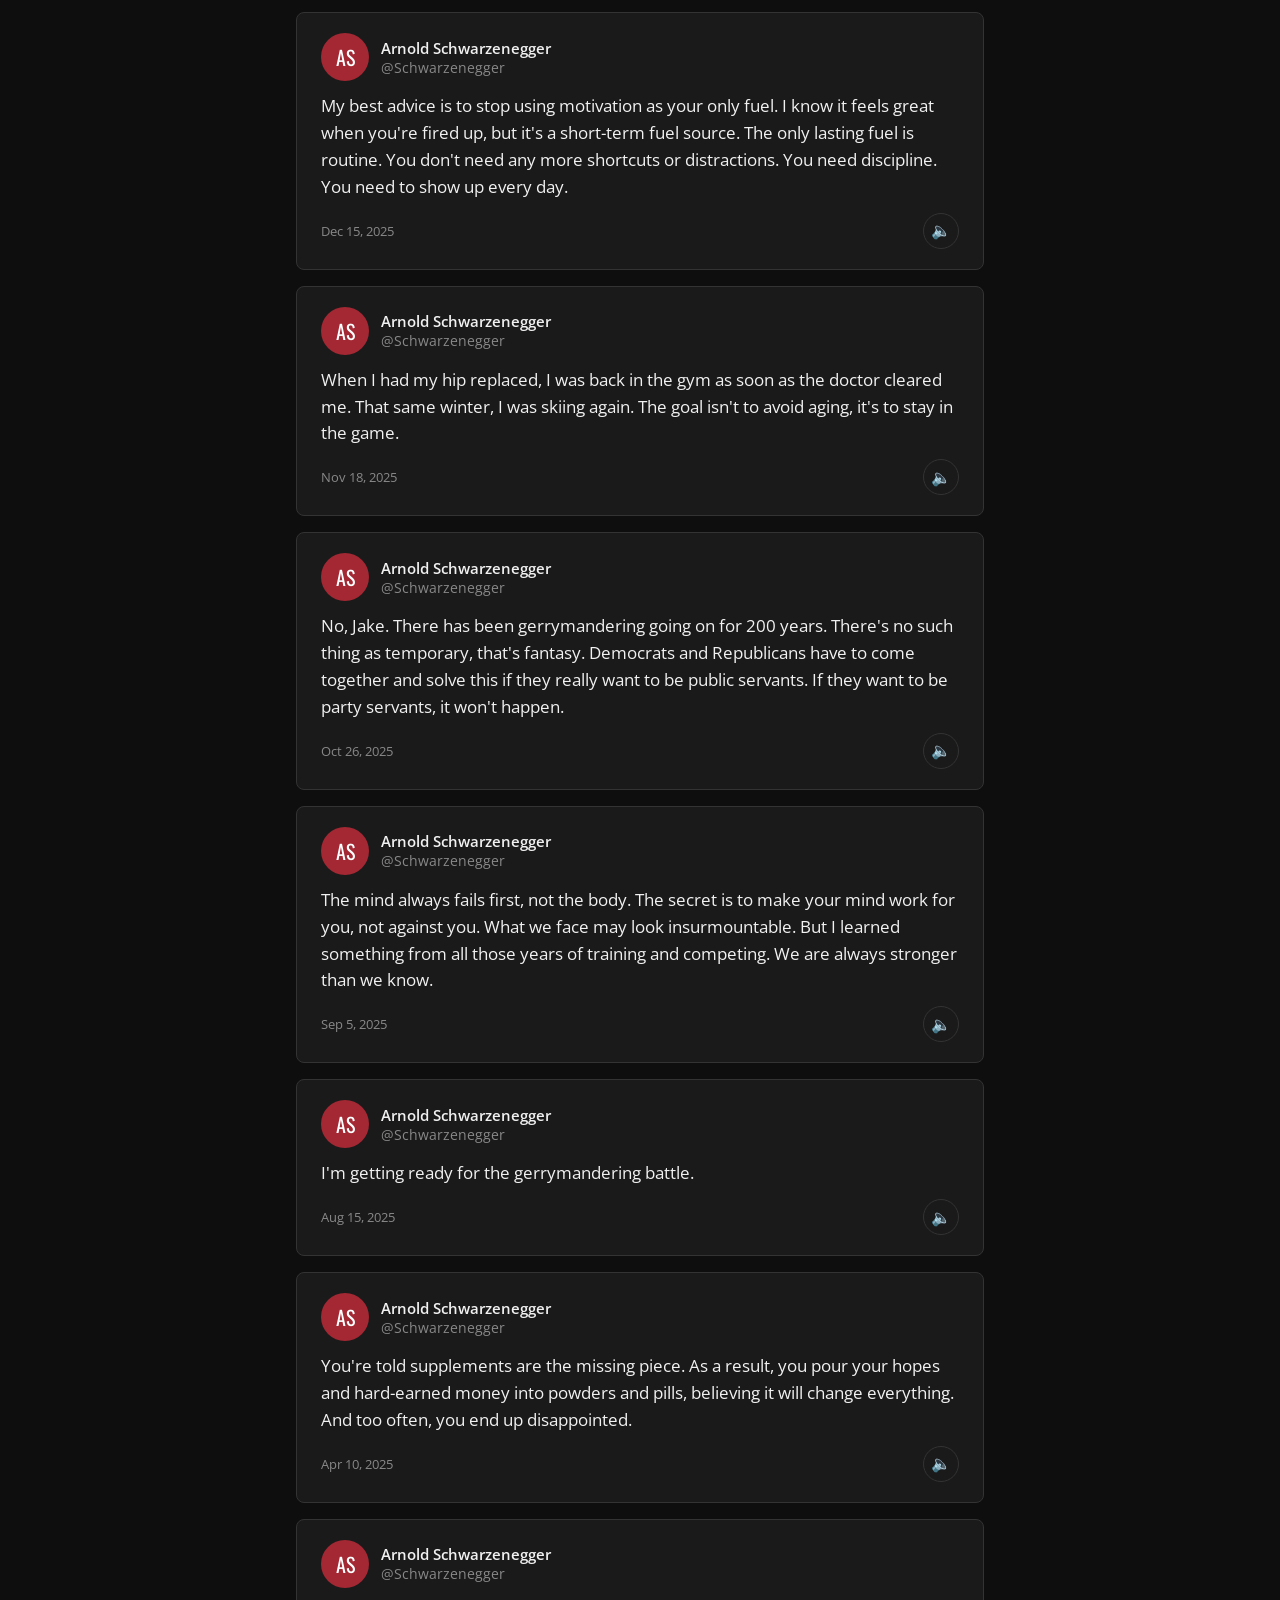
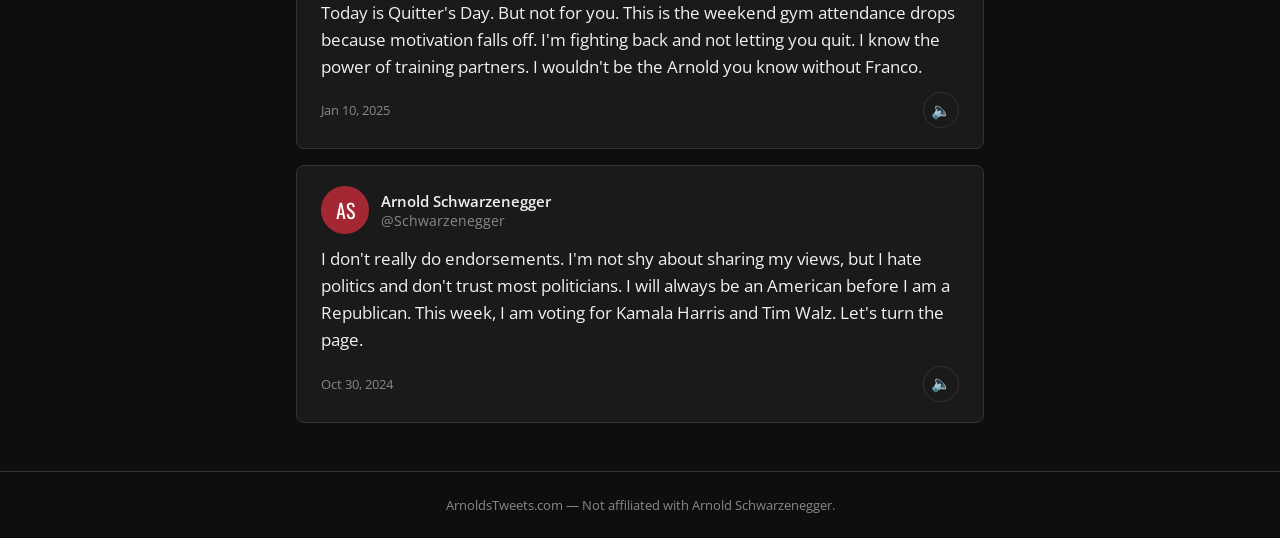
==== commit 4108a710: "Add exclamation point to tagline https://claude.ai/code/session_01J2f4cwd3vhwUexFTuYug3N" ====
--- a/index.html
+++ b/index.html
@@ -14,7 +14,7 @@
         <div class="header-content">
             <img src="Arnold speaking 1 .jpeg" alt="" class="header-arnold-img">
             <h1>Arnold's Tweets</h1>
-            <p class="tagline">I'll be back... on your timeline.</p>
+            <p class="tagline">I'll be back... on your timeline!</p>
             <button id="settings-btn" class="settings-btn" title="Voice Settings">&#9881;</button>
         </div>
     </header>
